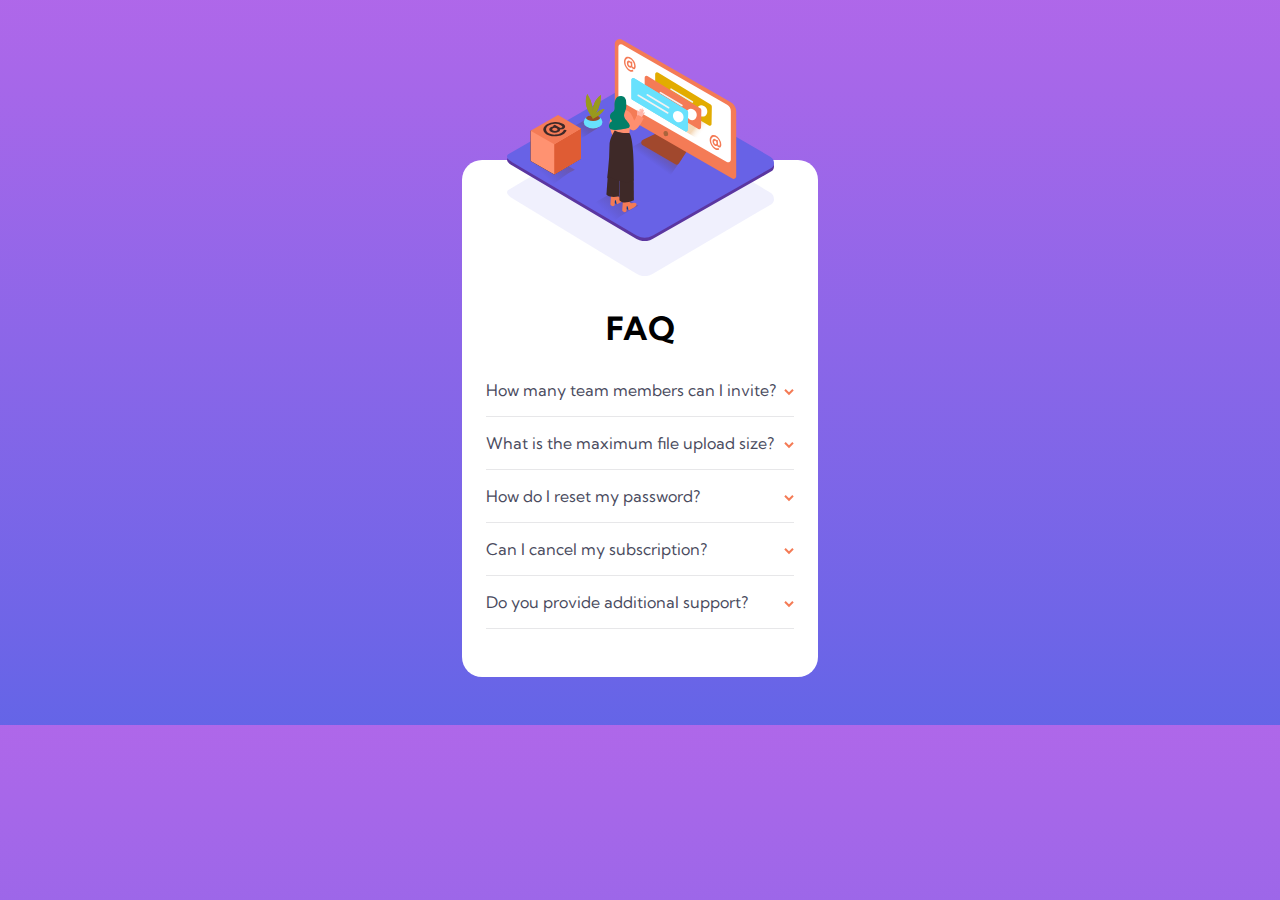
==== index.html @ e2763188 "mobile design" ====
<!DOCTYPE html>
<html lang="en">
  <head>
    <meta charset="UTF-8" />
    <meta name="viewport" content="width=device-width, initial-scale=1.0" />
    <!-- displays site properly based on user's device -->

    <link
      rel="icon"
      type="image/png"
      sizes="32x32"
      href="./images/favicon-32x32.png"
    />
    <link rel="stylesheet" href="./bundle.css" />
    <link rel="preconnect" href="https://fonts.googleapis.com" />
    <link rel="preconnect" href="https://fonts.gstatic.com" crossorigin />
    <link
      href="https://fonts.googleapis.com/css2?family=Kumbh+Sans:wght@400;700&display=swap"
      rel="stylesheet"
    />

    <title>Frontend Mentor | FAQ Accordion Card</title>
  </head>
  <body>
    <div class="container-outer">
      <main class="container-inner">
        <figure class="header-image">
          <img
            id="header-foreground"
            src="./images/illustration-woman-online-mobile.svg"
            class="illustration"
          />
          <img
            id="header-background"
            src="./images/bg-pattern-mobile.svg"
            class="illustration"
          />
        </figure>
        <section class="content">
          <h1>FAQ</h1>
          <details>
            <summary>
              <span>How many team members can I invite?</span>
              <figure><img src="./images/icon-arrow-down.svg" /></figure>
            </summary>
            <p>
              You can invite up to 2 additional users on the Free plan. There is
              no limit on team members for the Premium plan.
            </p>
          </details>

          <details>
            <summary>
              <span>What is the maximum file upload size?</span>
              <figure><img src="./images/icon-arrow-down.svg" /></figure>
            </summary>
            <p>
              No more than 2GB. All files in your account must fit your allotted
              storage space.
            </p>
          </details>

          <details>
            <summary>
              <span>How do I reset my password?</span>
              <figure><img src="./images/icon-arrow-down.svg" /></figure>
            </summary>
            <p>
              Click “Forgot password” from the login page or “Change password”
              from your profile page. A reset link will be emailed to you.
            </p>
          </details>

          <details>
            <summary>
              <span>Can I cancel my subscription?</span>
              <figure><img src="./images/icon-arrow-down.svg" /></figure>
            </summary>
            <p>
              Yes! Send us a message and we'll process your request no questions
              asked.
            </p>
          </details>

          <details>
            <summary>
              <span>Do you provide additional support?</span>
              <figure><img src="./images/icon-arrow-down.svg" /></figure>
            </summary>
            <p>
              Chat and email support is available 24/7. Phone lines are open
              during normal business hours.
            </p>
          </details>
        </section>
      </main>
    </div>
  </body>
</html>
---- bundle.css ----
/*           CSS RESET        */
*, *::before, *::after {
  box-sizing: border-box;
}

* {
  margin: 0;
  padding: 0;
}

img, picture, video, canvas, svg {
  display: block;
  max-width: 100%;
}

input, button, textarea, select {
  font: inherit;
}

/*        USER STYLES       */
:root {
  --color-soft-violet: hsl(273, 75%, 66%);
  --color-soft-blue: hsl(240, 73%, 65%);
  --color-darkest-gray-blue: hsl(237, 12%, 33%);
  --color-dark-gray-blue: hsl(240, 6%, 50%);
  --color-light-gray-blue: hsl(240, 5%, 91%);
}

body {
  font-family: 'Kumbh Sans', sans-serif;
  background: rgba(175, 104, 234, 1.0);
  background: linear-gradient(180deg, var(--color-soft-violet), var(--color-soft-blue));
}

details {
  color: var(--color-darkest-gray-blue);
  border-bottom: 1px solid var(--color-light-gray-blue);
  width: 100%;
  padding-block: 1rem;
}

details[open] {
  color: black;
  font-weight: 700;
}

summary {
  list-style: none;
  display: flex;
  align-items: baseline;
  justify-content: space-between;
}

summary figure {
  margin-left: 0.5rem;
}

details[open] summary figure {
  transform: rotate(180deg);
}

details[open] summary {
  margin-bottom: 1rem;
}

details p {
  color: var(--color-dark-gray-blue);
  font-weight: 400;
  font-size: 0.9rem;
}

h1 {
  font-size: 2rem;
  margin-bottom: 1rem;
}

.header-image {
  position: relative;
  width: 100%;
  display: flex;
  flex-direction: column;
  align-items: center;
}

#header-foreground {
  position: absolute;
  top: -105%;
}

.container-inner {
  background-color: white;
  display: flex;
  flex-direction: column;
  align-items: center;
  max-width: 420px;
  border-radius: 20px;
}

.container-outer {
  margin-inline: auto;
  padding-inline: 1.5rem;
  display: flex;
  flex-direction: column;
  align-items: center;
  margin-top: 10rem;
  margin-bottom: 3rem;
  min-width: 240px;
}

.content {
  display: flex;
  flex-direction: column;
  align-items: center;
  padding: 2rem 1.5rem 3rem;
}

.illustration {
  width: 75%;
}
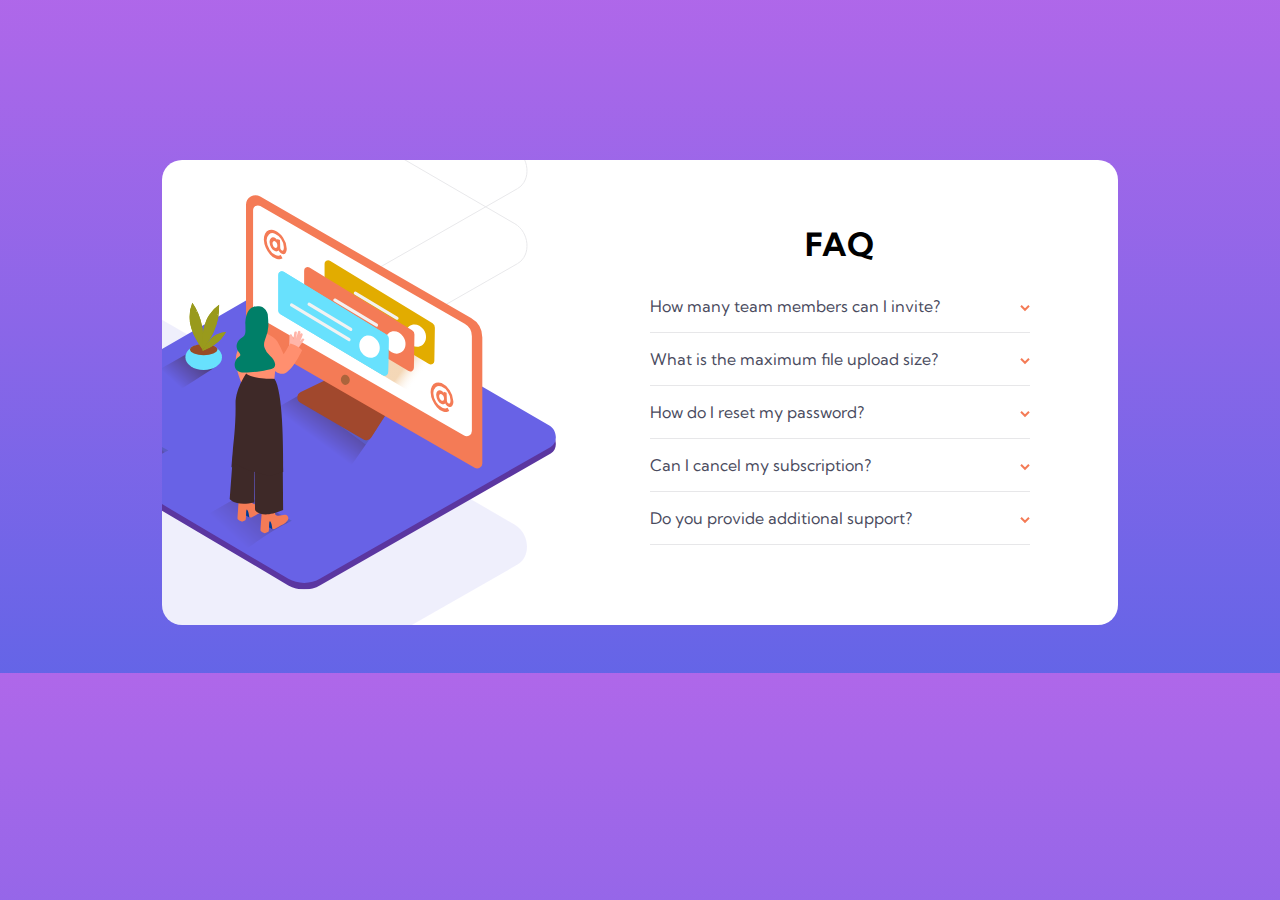
==== commit 3c7a1db4: "desktop version" ====
--- a/index.html
+++ b/index.html
@@ -36,6 +36,19 @@
             class="illustration"
           />
         </figure>
+
+        <figure class="header-image-lg">
+          <img
+            id="header-foreground-lg"
+            src="./images/illustration-woman-online-desktop.svg"
+          />
+        </figure>
+        <!--<img
+            id="header-box"
+            src="./images/illustration-box-desktop.svg"
+            class="illustration"
+          />-->
+
         <section class="content">
           <h1>FAQ</h1>
           <details>
--- a/bundle.css
+++ b/bundle.css
@@ -74,6 +74,10 @@
   margin-bottom: 1rem;
 }
 
+.header-image-lg {
+  display: none;
+}
+
 .header-image {
   position: relative;
   width: 100%;
@@ -117,3 +121,36 @@
 .illustration {
   width: 75%;
 }
+
+@media (min-width: 768px) {
+  .header-image-lg {
+    display: block;
+  }
+
+  #header-foreground-lg {
+    position: relative;
+    left: -130px;
+    top: 0px;
+    transform: scale(130%);
+  }
+
+  .header-image {
+    display: none;
+  }
+
+  .container-inner {
+    flex-direction: row;
+    max-width: 960px;    
+    overflow: hidden;
+    padding: 2rem 4rem;    
+    background-color: white;
+    background-image: url("./images/bg-pattern-desktop.svg");
+    background-position-x: -600px;
+    background-position-y: 60%;
+    background-repeat: no-repeat;
+  }
+
+  .content {
+    width: 60%
+  }
+}
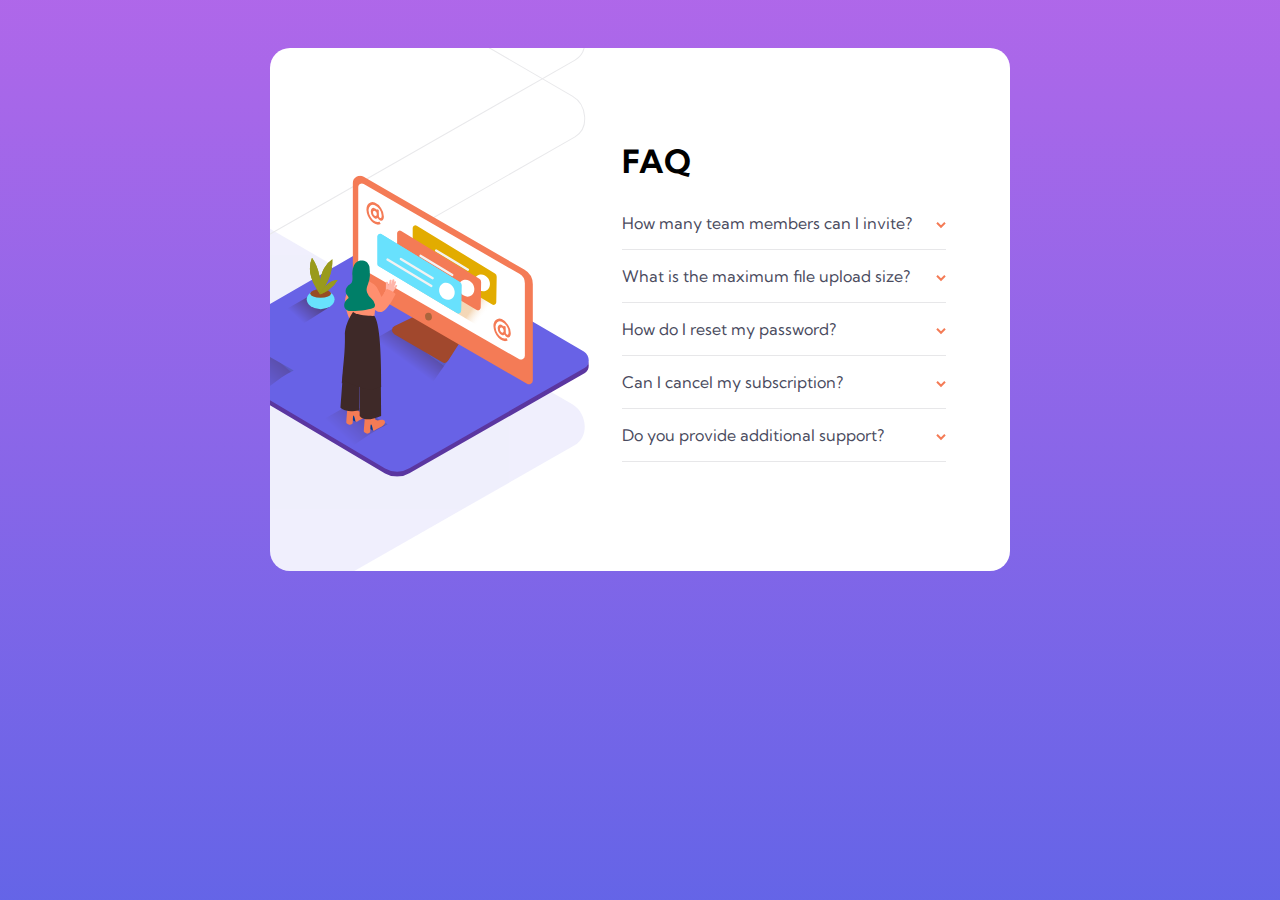
==== commit 0c3a950f: "configure images" ====
--- a/index.html
+++ b/index.html
@@ -41,6 +41,10 @@
           <img
             id="header-foreground-lg"
             src="./images/illustration-woman-online-desktop.svg"
+          />
+          <img
+            id="header-background-lg"
+            src="./images/bg-pattern-desktop.svg"
           />
         </figure>
         <!--<img
--- a/bundle.css
+++ b/bundle.css
@@ -30,6 +30,8 @@
   font-family: 'Kumbh Sans', sans-serif;
   background: rgba(175, 104, 234, 1.0);
   background: linear-gradient(180deg, var(--color-soft-violet), var(--color-soft-blue));
+  background-repeat: no-repeat;
+  background-attachment: fixed;
 }
 
 details {
@@ -125,32 +127,42 @@
 @media (min-width: 768px) {
   .header-image-lg {
     display: block;
+    width: 280px;
+    position: relative;
+    transform: scale(1.5) translate(-200px, -160px);
   }
 
   #header-foreground-lg {
     position: relative;
-    left: -130px;
-    top: 0px;
-    transform: scale(130%);
+    top: 300px;
+    left: 150px;
+  }
+
+  #header-background-lg {
+    position: relative;
+    transform: scale(250%) translateX(-20px);
+    z-index: -1;
   }
 
   .header-image {
     display: none;
   }
 
+  .container-outer {
+    margin-block: 3rem;
+  }
+
   .container-inner {
     flex-direction: row;
+    justify-content: space-between;
     max-width: 960px;    
     overflow: hidden;
-    padding: 2rem 4rem;    
-    background-color: white;
-    background-image: url("./images/bg-pattern-desktop.svg");
-    background-position-x: -600px;
-    background-position-y: 60%;
-    background-repeat: no-repeat;
+    padding: 2rem 4rem;   
   }
 
   .content {
-    width: 60%
+    width: 60%;
+    align-items: start;
+    padding-right: 0;
   }
 }
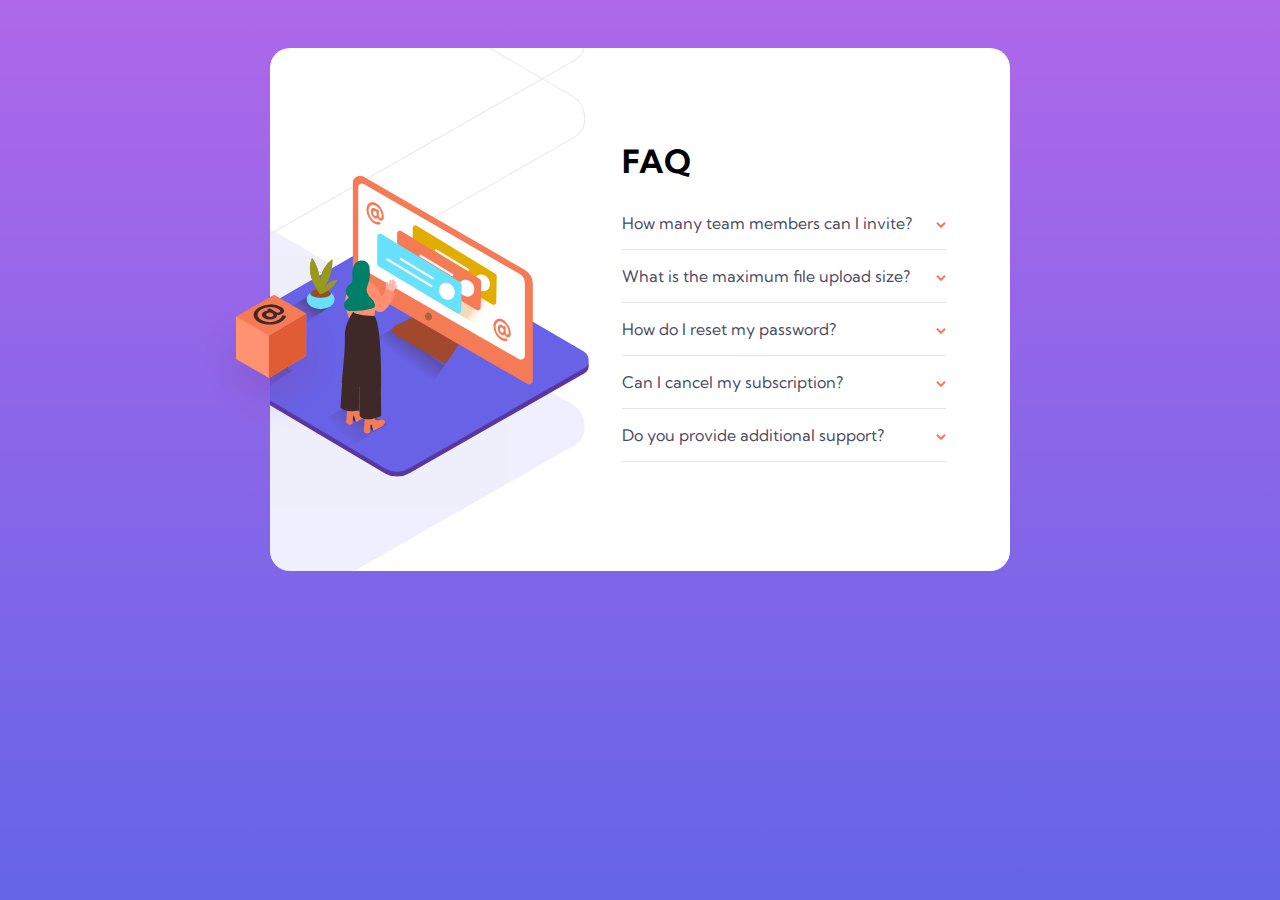
==== commit 6a4e2af2: "add box and alt attributes" ====
--- a/index.html
+++ b/index.html
@@ -28,11 +28,13 @@
           <img
             id="header-foreground"
             src="./images/illustration-woman-online-mobile.svg"
+            alt=""
             class="illustration"
           />
           <img
             id="header-background"
             src="./images/bg-pattern-mobile.svg"
+            alt=""
             class="illustration"
           />
         </figure>
@@ -41,24 +43,27 @@
           <img
             id="header-foreground-lg"
             src="./images/illustration-woman-online-desktop.svg"
+            alt=""
           />
           <img
             id="header-background-lg"
             src="./images/bg-pattern-desktop.svg"
+            alt=""
           />
         </figure>
-        <!--<img
-            id="header-box"
-            src="./images/illustration-box-desktop.svg"
-            class="illustration"
-          />-->
+        <img
+          id="header-box"
+          src="./images/illustration-box-desktop.svg"
+          alt=""
+          class="illustration"
+        />
 
         <section class="content">
           <h1>FAQ</h1>
           <details>
             <summary>
               <span>How many team members can I invite?</span>
-              <figure><img src="./images/icon-arrow-down.svg" /></figure>
+              <figure><img src="./images/icon-arrow-down.svg" alt="" /></figure>
             </summary>
             <p>
               You can invite up to 2 additional users on the Free plan. There is
@@ -69,7 +74,7 @@
           <details>
             <summary>
               <span>What is the maximum file upload size?</span>
-              <figure><img src="./images/icon-arrow-down.svg" /></figure>
+              <figure><img src="./images/icon-arrow-down.svg" alt="" /></figure>
             </summary>
             <p>
               No more than 2GB. All files in your account must fit your allotted
@@ -80,7 +85,7 @@
           <details>
             <summary>
               <span>How do I reset my password?</span>
-              <figure><img src="./images/icon-arrow-down.svg" /></figure>
+              <figure><img src="./images/icon-arrow-down.svg" alt="" /></figure>
             </summary>
             <p>
               Click “Forgot password” from the login page or “Change password”
@@ -91,7 +96,7 @@
           <details>
             <summary>
               <span>Can I cancel my subscription?</span>
-              <figure><img src="./images/icon-arrow-down.svg" /></figure>
+              <figure><img src="./images/icon-arrow-down.svg" alt="" /></figure>
             </summary>
             <p>
               Yes! Send us a message and we'll process your request no questions
@@ -102,7 +107,7 @@
           <details>
             <summary>
               <span>Do you provide additional support?</span>
-              <figure><img src="./images/icon-arrow-down.svg" /></figure>
+              <figure><img src="./images/icon-arrow-down.svg" alt="" /></figure>
             </summary>
             <p>
               Chat and email support is available 24/7. Phone lines are open
--- a/bundle.css
+++ b/bundle.css
@@ -144,12 +144,22 @@
     z-index: -1;
   }
 
+  #header-box { /* .container-outer creates the positioning context */
+    position: absolute;
+    width: 150px;
+    top: 245px;
+    left: -50px;
+  }
+
   .header-image {
     display: none;
   }
 
   .container-outer {
     margin-block: 3rem;
+    position: relative;
+    width: -moz-fit-content;
+    width: fit-content;
   }
 
   .container-inner {
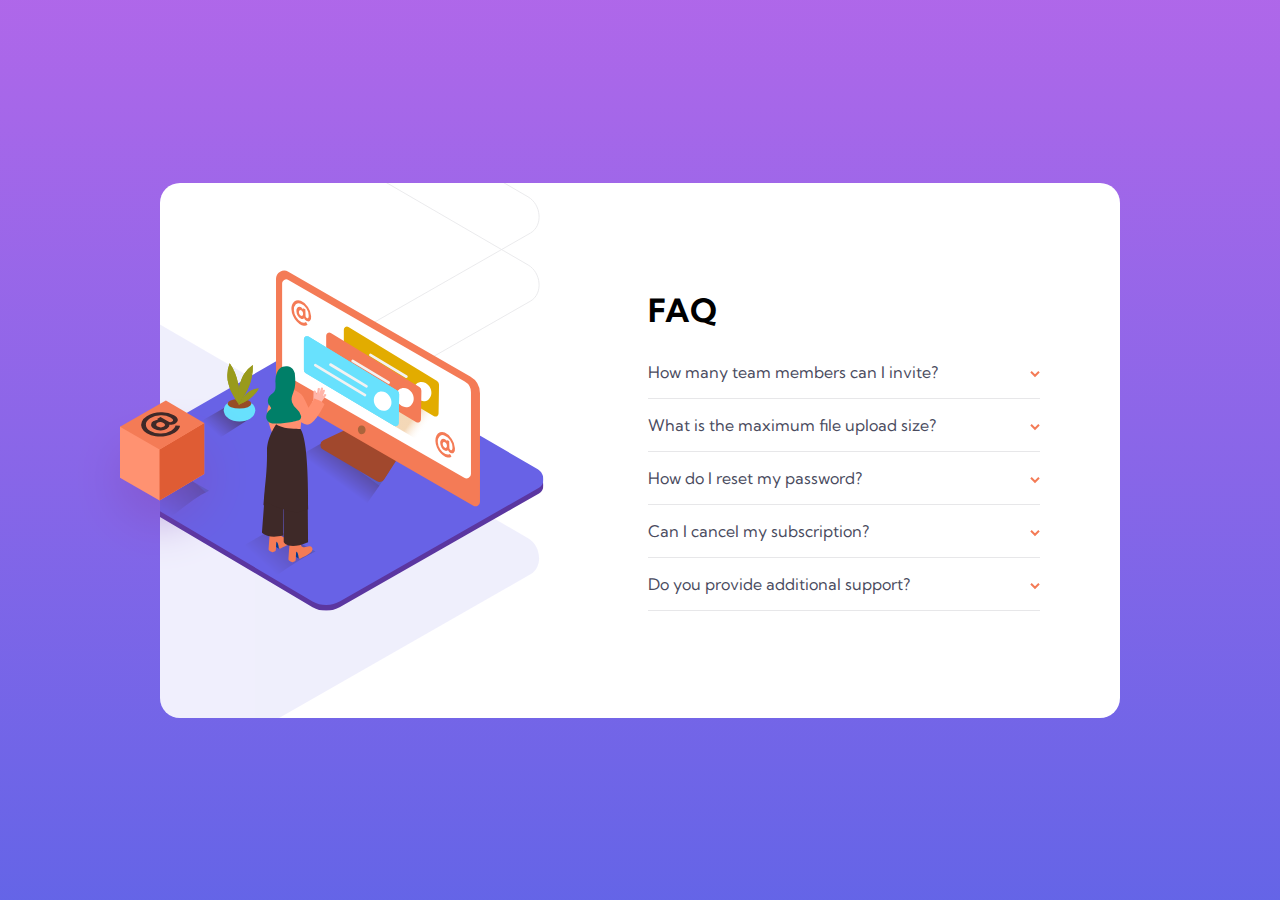
==== commit d3cc81f5: "center vertically" ====
--- a/index.html
+++ b/index.html
@@ -23,99 +23,111 @@
   </head>
   <body>
     <div class="container-outer">
-      <main class="container-inner">
-        <figure class="header-image">
-          <img
-            id="header-foreground"
-            src="./images/illustration-woman-online-mobile.svg"
-            alt=""
-            class="illustration"
-          />
-          <img
-            id="header-background"
-            src="./images/bg-pattern-mobile.svg"
-            alt=""
-            class="illustration"
-          />
-        </figure>
-
-        <figure class="header-image-lg">
-          <img
-            id="header-foreground-lg"
-            src="./images/illustration-woman-online-desktop.svg"
-            alt=""
-          />
-          <img
-            id="header-background-lg"
-            src="./images/bg-pattern-desktop.svg"
-            alt=""
-          />
-        </figure>
+      <div class="container-box-image">
         <img
           id="header-box"
           src="./images/illustration-box-desktop.svg"
           alt=""
           class="illustration"
         />
+        <main class="container-inner">
+          <figure class="header-image">
+            <img
+              id="header-foreground"
+              src="./images/illustration-woman-online-mobile.svg"
+              alt=""
+              class="illustration"
+            />
+            <img
+              id="header-background"
+              src="./images/bg-pattern-mobile.svg"
+              alt=""
+              class="illustration"
+            />
+          </figure>
 
-        <section class="content">
-          <h1>FAQ</h1>
-          <details>
-            <summary>
-              <span>How many team members can I invite?</span>
-              <figure><img src="./images/icon-arrow-down.svg" alt="" /></figure>
-            </summary>
-            <p>
-              You can invite up to 2 additional users on the Free plan. There is
-              no limit on team members for the Premium plan.
-            </p>
-          </details>
+          <figure class="header-image-lg">
+            <img
+              id="header-foreground-lg"
+              src="./images/illustration-woman-online-desktop.svg"
+              alt=""
+            />
+            <img
+              id="header-background-lg"
+              src="./images/bg-pattern-desktop.svg"
+              alt=""
+            />
+          </figure>
 
-          <details>
-            <summary>
-              <span>What is the maximum file upload size?</span>
-              <figure><img src="./images/icon-arrow-down.svg" alt="" /></figure>
-            </summary>
-            <p>
-              No more than 2GB. All files in your account must fit your allotted
-              storage space.
-            </p>
-          </details>
+          <section class="content">
+            <h1>FAQ</h1>
+            <details>
+              <summary>
+                <span>How many team members can I invite?</span>
+                <figure>
+                  <img src="./images/icon-arrow-down.svg" alt="" />
+                </figure>
+              </summary>
+              <p>
+                You can invite up to 2 additional users on the Free plan. There
+                is no limit on team members for the Premium plan.
+              </p>
+            </details>
 
-          <details>
-            <summary>
-              <span>How do I reset my password?</span>
-              <figure><img src="./images/icon-arrow-down.svg" alt="" /></figure>
-            </summary>
-            <p>
-              Click “Forgot password” from the login page or “Change password”
-              from your profile page. A reset link will be emailed to you.
-            </p>
-          </details>
+            <details>
+              <summary>
+                <span>What is the maximum file upload size?</span>
+                <figure>
+                  <img src="./images/icon-arrow-down.svg" alt="" />
+                </figure>
+              </summary>
+              <p>
+                No more than 2GB. All files in your account must fit your
+                allotted storage space.
+              </p>
+            </details>
 
-          <details>
-            <summary>
-              <span>Can I cancel my subscription?</span>
-              <figure><img src="./images/icon-arrow-down.svg" alt="" /></figure>
-            </summary>
-            <p>
-              Yes! Send us a message and we'll process your request no questions
-              asked.
-            </p>
-          </details>
+            <details>
+              <summary>
+                <span>How do I reset my password?</span>
+                <figure>
+                  <img src="./images/icon-arrow-down.svg" alt="" />
+                </figure>
+              </summary>
+              <p>
+                Click “Forgot password” from the login page or “Change password”
+                from your profile page. A reset link will be emailed to you.
+              </p>
+            </details>
 
-          <details>
-            <summary>
-              <span>Do you provide additional support?</span>
-              <figure><img src="./images/icon-arrow-down.svg" alt="" /></figure>
-            </summary>
-            <p>
-              Chat and email support is available 24/7. Phone lines are open
-              during normal business hours.
-            </p>
-          </details>
-        </section>
-      </main>
+            <details>
+              <summary>
+                <span>Can I cancel my subscription?</span>
+                <figure>
+                  <img src="./images/icon-arrow-down.svg" alt="" />
+                </figure>
+              </summary>
+              <p>
+                Yes! Send us a message and we'll process your request no
+                questions asked.
+              </p>
+            </details>
+
+            <details>
+              <summary>
+                <span>Do you provide additional support?</span>
+                <figure>
+                  <img src="./images/icon-arrow-down.svg" alt="" />
+                </figure>
+              </summary>
+              <p>
+                Chat and email support is available 24/7. Phone lines are open
+                during normal business hours.
+              </p>
+            </details>
+          </section>
+        </main>
+      </div>
     </div>
   </body>
 </html>
--- a/bundle.css
+++ b/bundle.css
@@ -124,31 +124,38 @@
   width: 75%;
 }
 
+#header-box { /* .container-outer creates the positioning context */
+  display: none;
+}
+
 @media (min-width: 768px) {
   .header-image-lg {
+    width: 45%;
+    max-height: 535px;
+    overflow: hidden;
     display: block;
-    width: 280px;
     position: relative;
-    transform: scale(1.5) translate(-200px, -160px);
   }
 
   #header-foreground-lg {
     position: relative;
-    top: 300px;
-    left: 150px;
+    transform: scale(110%) translate(-10%, 30%);
+    z-index: 1;
   }
 
   #header-background-lg {
     position: relative;
-    transform: scale(250%) translateX(-20px);
-    z-index: -1;
+    transform: scale(215%) translate(-30%, -37%);
   }
 
   #header-box { /* .container-outer creates the positioning context */
+    display: block;
     position: absolute;
+    z-index: 2;
+    top: 43%;
+    left: -73px;
+    transform: scale(1.2);
     width: 150px;
-    top: 245px;
-    left: -50px;
   }
 
   .header-image {
@@ -156,10 +163,16 @@
   }
 
   .container-outer {
-    margin-block: 3rem;
+    display: grid;
+    width: 100%;
+    height: 100svh;
+    margin: 0;
+  }
+
+  .container-box-image {
     position: relative;
-    width: -moz-fit-content;
-    width: fit-content;
+    align-self: center;
+    justify-self: center;
   }
 
   .container-inner {
@@ -167,12 +180,11 @@
     justify-content: space-between;
     max-width: 960px;    
     overflow: hidden;
-    padding: 2rem 4rem;   
   }
 
   .content {
     width: 60%;
     align-items: start;
-    padding-right: 0;
+    padding: clamp(1rem, 1rem + 5vw, 5rem);
   }
 }
